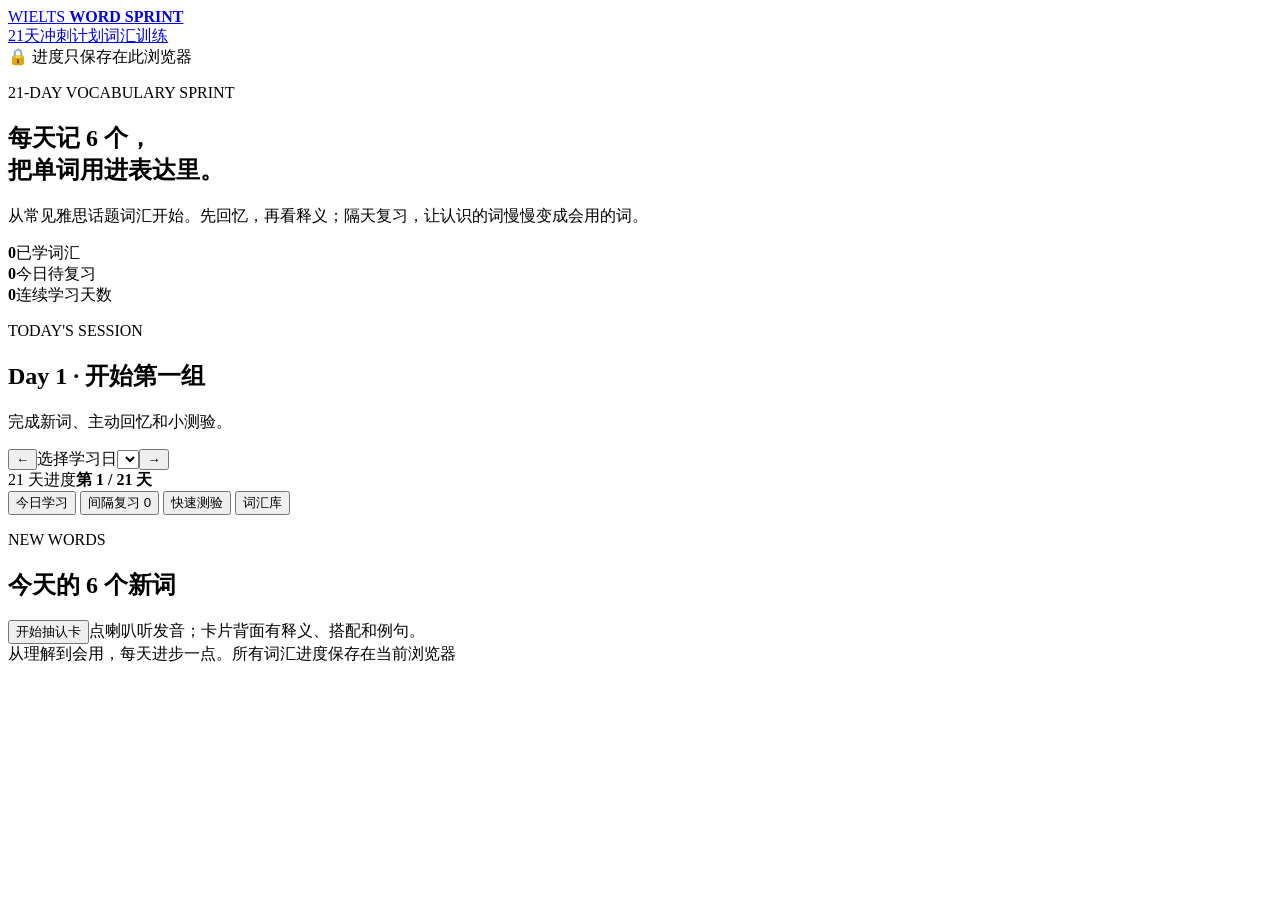
==== vocab.html @ 511d84aa "Add IELTS vocabulary sprint module" ====
<!doctype html>
<html lang="zh-CN">
<head>
  <meta charset="UTF-8">
  <meta name="viewport" content="width=device-width,initial-scale=1">
  <meta name="theme-color" content="#f7f8fa">
  <meta name="description" content="适合四级基础的雅思21天词汇训练：抽认卡、听音、例句、测验与间隔复习。">
  <title>IELTS Word Sprint · 雅思词汇练习</title>
  <link rel="stylesheet" href="./vocab.css">
</head>
<body>
  <div class="shell">
    <header class="topbar">
      <a class="brand" href="./index.html"><span class="brand-mark">W</span><span>IELTS <b>WORD SPRINT</b></span></a>
      <nav class="top-links" aria-label="网站导航"><a href="./index.html">21天冲刺计划</a><a class="active" href="./vocab.html" aria-current="page">词汇训练</a></nav>
      <span class="privacy">🔒 进度只保存在此浏览器</span>
    </header>

    <main>
      <section class="hero">
        <div><p class="eyebrow">21-DAY VOCABULARY SPRINT</p><h1>每天记 6 个，<br>把单词用进表达里。</h1><p class="hero-copy">从常见雅思话题词汇开始。先回忆，再看释义；隔天复习，让认识的词慢慢变成会用的词。</p></div>
        <div class="hero-stats"><div><strong id="learned-count">0</strong><span>已学词汇</span></div><div><strong id="due-count">0</strong><span>今日待复习</span></div><div><strong id="streak-count">0</strong><span>连续学习天数</span></div></div>
      </section>

      <section class="day-strip panel">
        <div><p class="eyebrow">TODAY'S SESSION</p><h2 id="day-title">Day 1 · 开始第一组</h2><p id="day-subtitle">完成新词、主动回忆和小测验。</p></div>
        <div class="day-controls"><button id="prev-day" class="icon-btn" aria-label="前一天">←</button><label class="sr-only" for="day-select">选择学习日</label><select id="day-select"></select><button id="next-day" class="icon-btn" aria-label="后一天">→</button></div>
      </section>

      <section class="progress-panel panel" aria-label="21天学习进度"><div class="progress-head"><span>21 天进度</span><strong id="plan-progress-label">第 1 / 21 天</strong></div><div class="progress-track"><span id="plan-progress-bar"></span></div><div class="progress-days" id="progress-days"></div></section>

      <div class="tabs" role="tablist" aria-label="词汇练习模式">
        <button class="tab active" role="tab" aria-selected="true" data-view="learn">今日学习</button>
        <button class="tab" role="tab" aria-selected="false" data-view="review">间隔复习 <span id="review-tab-count" class="count-pill">0</span></button>
        <button class="tab" role="tab" aria-selected="false" data-view="quiz">快速测验</button>
        <button class="tab" role="tab" aria-selected="false" data-view="library">词汇库</button>
      </div>

      <section id="learn-view" class="view active-view">
        <div class="section-heading"><div><p class="eyebrow">NEW WORDS</p><h2>今天的 6 个新词</h2></div><span id="new-word-topic" class="topic-pill"></span></div>
        <div id="flashcard-area" class="flashcard-area"></div>
        <div id="word-grid" class="word-grid"></div>
        <div class="session-actions"><button id="start-cards" class="button primary">开始抽认卡</button><span id="learn-status" class="hint">点喇叭听发音；卡片背面有释义、搭配和例句。</span></div>
      </section>

      <section id="review-view" class="view" hidden>
        <div class="section-heading"><div><p class="eyebrow">SPACED REVIEW</p><h2>到期复习</h2><p>先想意思，再翻答案。按熟悉程度安排下一次复习。</p></div><button id="start-review" class="button primary">开始复习</button></div>
        <div id="review-empty" class="empty-state" hidden>今天没有到期词汇。学完新词后，它们会自动进入复习队列。</div>
        <div id="review-cards" class="word-grid"></div>
      </section>

      <section id="quiz-view" class="view" hidden>
        <div class="section-heading"><div><p class="eyebrow">QUICK CHECK</p><h2>快速测验</h2><p>从今天的新词和待复习词中随机抽题。</p></div><button id="new-quiz" class="button primary">开始 5 题</button></div>
        <div id="quiz-area" class="quiz-area"><div class="empty-state">准备好后点击“开始 5 题”。</div></div>
      </section>

      <section id="library-view" class="view" hidden>
        <div class="section-heading"><div><p class="eyebrow">WORD BANK</p><h2>词汇库</h2><p><span id="library-count">120</span> 个常见话题词，支持搜索和筛选。</p></div></div>
        <div class="library-tools"><label class="search-box"><span aria-hidden="true">⌕</span><input id="word-search" type="search" placeholder="搜索英文、中文或话题" autocomplete="off"></label><label class="sr-only" for="topic-filter">筛选话题</label><select id="topic-filter"><option value="all">全部话题</option></select></div>
        <div id="library-list" class="library-list"></div>
      </section>

      <footer class="footer"><span>从理解到会用，每天进步一点。</span><span>所有词汇进度保存在当前浏览器</span></footer>
    </main>
  </div>
  <div id="toast" class="toast" role="status" aria-live="polite"></div>
  <script type="module" src="./vocab.js"></script>
</body>
</html>
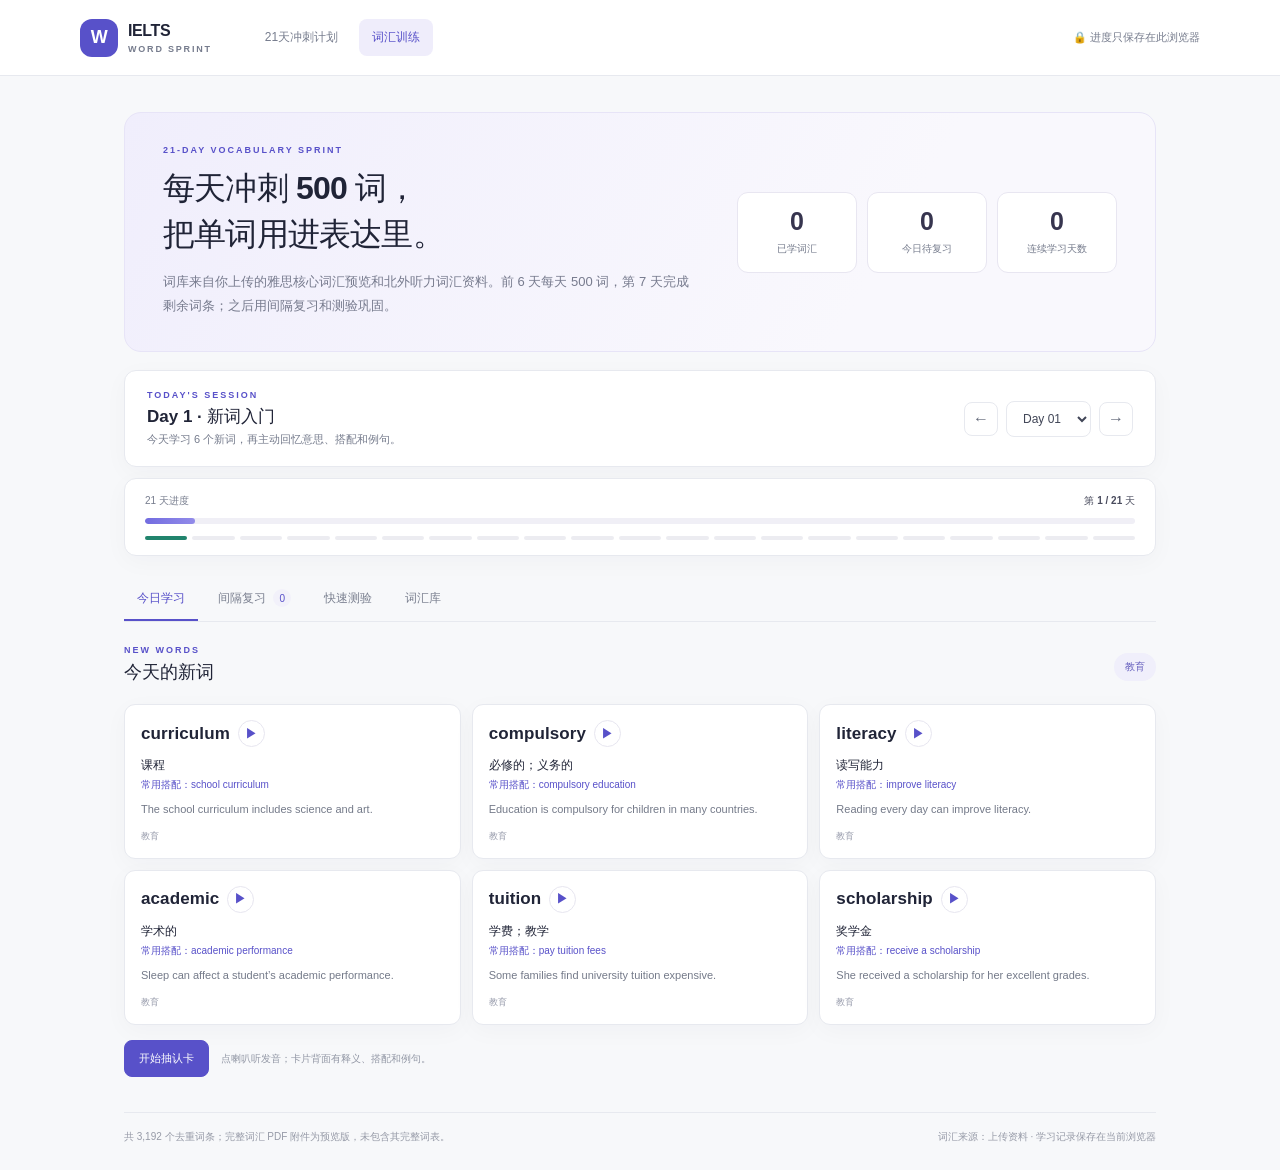
==== commit eee5a674: "Import IELTS vocabulary and set 500 daily target" ====
--- a/vocab.html
+++ b/vocab.html
@@ -18,7 +18,7 @@
 
     <main>
       <section class="hero">
-        <div><p class="eyebrow">21-DAY VOCABULARY SPRINT</p><h1>每天记 6 个，<br>把单词用进表达里。</h1><p class="hero-copy">从常见雅思话题词汇开始。先回忆，再看释义；隔天复习，让认识的词慢慢变成会用的词。</p></div>
+        <div><p class="eyebrow">21-DAY VOCABULARY SPRINT</p><h1>每天冲刺 500 词，<br>把单词用进表达里。</h1><p class="hero-copy">词库来自你上传的雅思核心词汇预览和北外听力词汇资料。前 6 天每天 500 词，第 7 天完成剩余词条；之后用间隔复习和测验巩固。</p></div>
         <div class="hero-stats"><div><strong id="learned-count">0</strong><span>已学词汇</span></div><div><strong id="due-count">0</strong><span>今日待复习</span></div><div><strong id="streak-count">0</strong><span>连续学习天数</span></div></div>
       </section>
 
@@ -37,7 +37,7 @@
       </div>
 
       <section id="learn-view" class="view active-view">
-        <div class="section-heading"><div><p class="eyebrow">NEW WORDS</p><h2>今天的 6 个新词</h2></div><span id="new-word-topic" class="topic-pill"></span></div>
+        <div class="section-heading"><div><p class="eyebrow">NEW WORDS</p><h2 id="new-words-heading">今天的新词</h2></div><span id="new-word-topic" class="topic-pill"></span></div>
         <div id="flashcard-area" class="flashcard-area"></div>
         <div id="word-grid" class="word-grid"></div>
         <div class="session-actions"><button id="start-cards" class="button primary">开始抽认卡</button><span id="learn-status" class="hint">点喇叭听发音；卡片背面有释义、搭配和例句。</span></div>
@@ -55,12 +55,13 @@
       </section>
 
       <section id="library-view" class="view" hidden>
-        <div class="section-heading"><div><p class="eyebrow">WORD BANK</p><h2>词汇库</h2><p><span id="library-count">120</span> 个常见话题词，支持搜索和筛选。</p></div></div>
+        <div class="section-heading"><div><p class="eyebrow">WORD BANK</p><h2>词汇库</h2><p>找到 <span id="library-count">0</span> 个词条；输入关键词搜索全部词库。</p></div></div>
         <div class="library-tools"><label class="search-box"><span aria-hidden="true">⌕</span><input id="word-search" type="search" placeholder="搜索英文、中文或话题" autocomplete="off"></label><label class="sr-only" for="topic-filter">筛选话题</label><select id="topic-filter"><option value="all">全部话题</option></select></div>
         <div id="library-list" class="library-list"></div>
+        <div class="load-more-wrap"><button id="library-more" class="button" hidden>加载更多词条</button></div>
       </section>
 
-      <footer class="footer"><span>从理解到会用，每天进步一点。</span><span>所有词汇进度保存在当前浏览器</span></footer>
+      <footer class="footer"><span>共 3,192 个去重词条；完整词汇 PDF 附件为预览版，未包含其完整词表。</span><span>词汇来源：上传资料 · 学习记录保存在当前浏览器</span></footer>
     </main>
   </div>
   <div id="toast" class="toast" role="status" aria-live="polite"></div>
--- a/vocab.css
+++ b/vocab.css
@@ -0,0 +1,3 @@
+:root{font-family:Inter,-apple-system,BlinkMacSystemFont,"Segoe UI","PingFang SC","Microsoft YaHei",sans-serif;color:#202437;background:#f7f8fa;font-synthesis:none;--ink:#202437;--muted:#767c8d;--line:#e7e9ef;--purple:#5851c9;--soft:#efedfb;--green:#21846d;--orange:#dd9868;--white:#fff;--shadow:0 6px 24px #22243a08}*{box-sizing:border-box}body{margin:0}button,input,select{font:inherit}button,a,input,select{-webkit-tap-highlight-color:transparent}button{cursor:pointer}button:focus-visible,a:focus-visible,input:focus-visible,select:focus-visible{outline:3px solid #bcb7f4;outline-offset:2px}a{color:inherit;text-decoration:none}a:hover{text-decoration:underline}.shell{min-height:100vh}.topbar{height:76px;padding:0 max(24px,calc((100vw - 1120px)/2));display:flex;align-items:center;gap:40px;background:#fff;border-bottom:1px solid var(--line)}.brand{display:flex;align-items:center;gap:10px;font-weight:750;letter-spacing:-.4px;white-space:nowrap}.brand b{display:block;font-size:9px;letter-spacing:1.8px;color:var(--muted);font-weight:600;margin-top:4px}.brand-mark{width:38px;height:38px;border-radius:12px;display:grid;place-items:center;background:var(--purple);color:#fff;font-weight:750;font-size:18px}.top-links{display:flex;gap:8px;align-items:center}.top-links a{padding:10px 13px;border-radius:8px;font-size:12px;color:var(--muted)}.top-links a.active{background:var(--soft);color:var(--purple);font-weight:650}.privacy{margin-left:auto;color:var(--muted);font-size:11px}main{max-width:1080px;margin:0 auto;padding:36px 24px 26px}.hero{position:relative;display:grid;grid-template-columns:1fr 380px;gap:36px;align-items:center;padding:32px 38px;border:1px solid #e7e4f7;border-radius:17px;background:linear-gradient(120deg,#f0eefc,#f9f8fd 72%);overflow:hidden}.eyebrow{font-size:9px;font-weight:700;letter-spacing:2px;color:var(--purple);margin:0 0 10px}.hero h1{font-size:32px;line-height:1.45;letter-spacing:-.8px;margin:0 0 12px}.hero-copy{max-width:530px;color:#777b8e;font-size:13px;line-height:1.9;margin:0}.hero-stats{display:grid;grid-template-columns:repeat(3,1fr);gap:10px}.hero-stats div{display:grid;gap:8px;background:#fff;border:1px solid #e8e6f1;border-radius:11px;padding:16px 12px;text-align:center}.hero-stats strong{font-size:25px;line-height:1;color:#37354f}.hero-stats span{font-size:10px;color:var(--muted)}.panel{background:#fff;border:1px solid var(--line);border-radius:12px;padding:19px 22px;box-shadow:var(--shadow)}.day-strip{display:flex;justify-content:space-between;align-items:center;gap:16px;margin:18px 0 11px}.day-strip .eyebrow{margin-bottom:5px}.day-strip h2{font-size:17px;margin:0 0 4px}.day-strip p:not(.eyebrow){font-size:11px;color:var(--muted);margin:0}.day-controls{display:flex;align-items:center;gap:8px}.icon-btn{width:34px;height:34px;border-radius:8px;border:1px solid var(--line);background:#fff;color:#656b7b}.icon-btn:hover{border-color:#c8c4eb;color:var(--purple)}select{border:1px solid var(--line);border-radius:8px;padding:9px 12px;background:#fff;color:#414657;font-size:12px}.progress-panel{padding:15px 20px}.progress-head{display:flex;justify-content:space-between;font-size:10px;color:var(--muted)}.progress-head strong{color:#494b5d}.progress-track{height:6px;border-radius:8px;background:#f0eff6;overflow:hidden;margin:10px 0 12px}.progress-track span{display:block;height:100%;border-radius:inherit;background:linear-gradient(90deg,#726ce0,#928be9);transition:width .25s}.progress-days{display:grid;grid-template-columns:repeat(21,1fr);gap:5px}.progress-days i{height:4px;background:#ececf1;border-radius:4px}.progress-days i.done{background:var(--green)}.tabs{display:flex;gap:7px;border-bottom:1px solid var(--line);margin-top:22px}.tab{border:0;border-bottom:2px solid transparent;background:transparent;color:#7b8090;font-size:12px;padding:11px 13px 12px}.tab.active{color:var(--purple);font-weight:650;border-bottom-color:var(--purple)}.count-pill{display:inline-grid;place-items:center;margin-left:4px;min-width:18px;height:18px;padding:0 5px;border-radius:10px;background:#f2f1fa;color:var(--purple);font-size:10px}.view{padding:23px 0}.view[hidden]{display:none}.section-heading{display:flex;justify-content:space-between;align-items:center;gap:14px;margin-bottom:15px}.section-heading .eyebrow{margin-bottom:5px}.section-heading h2{font-size:18px;margin:0 0 5px}.section-heading p:not(.eyebrow){font-size:11px;color:var(--muted);margin:0}.topic-pill{font-size:10px;border-radius:20px;padding:7px 11px;background:#f0effb;color:#6862bf}.word-grid{display:grid;grid-template-columns:repeat(3,minmax(0,1fr));gap:11px}.word-card{background:#fff;border:1px solid var(--line);border-radius:11px;padding:15px 16px;box-shadow:var(--shadow);min-width:0}.word-card.learned{background:#fbfdfc;border-color:#d9ebe5}.word-card-head{display:flex;align-items:center;gap:8px}.word-card h3{font-size:17px;letter-spacing:.1px;margin:0}.sound-btn{width:27px;height:27px;display:grid;place-items:center;border:1px solid #e7e6f0;border-radius:50%;background:#fff;color:var(--purple);font-size:13px}.word-card .meaning{font-size:12px;font-weight:600;margin:10px 0 4px}.word-card .collocation{font-size:10px;color:var(--purple);margin:0 0 8px}.word-card .example{font-size:11px;line-height:1.7;color:#747a89;margin:0}.word-card .word-topic{font-size:9px;color:#989cac;margin-top:11px}.session-actions{display:flex;align-items:center;gap:12px;margin-top:15px}.button{border:1px solid var(--line);border-radius:8px;background:#fff;color:#414657;padding:10px 14px;font-size:11px}.button:hover{border-color:#ccc8ed}.button.primary{background:var(--purple);border-color:var(--purple);color:#fff}.button.primary:hover{background:#4943b8}.hint{color:#9297a5;font-size:10px;line-height:1.7}.flashcard-area:empty{display:none}.flashcard{min-height:225px;margin:0 auto 14px;max-width:600px;border:1px solid #e5e2f6;border-radius:15px;background:linear-gradient(135deg,#f6f4ff,#fff);padding:25px;display:flex;flex-direction:column;align-items:center;justify-content:center;text-align:center}.flashcard .front-word{font-size:29px;margin:8px 0 15px}.flashcard .front-topic{font-size:10px;color:var(--muted)}.flashcard .back{margin-top:18px;max-width:480px}.flashcard .back strong{font-size:15px}.flashcard .back p{font-size:12px;line-height:1.8;color:#707586}.flash-actions{display:flex;gap:9px;justify-content:center;flex-wrap:wrap;margin-bottom:20px}.rate-btn{padding:10px 15px;border-radius:8px;border:1px solid var(--line);background:#fff;font-size:11px}.rate-btn.again{color:#b55a52}.rate-btn.hard{color:#af793e}.rate-btn.good{color:var(--green)}.empty-state{padding:35px 20px;text-align:center;background:#fff;border:1px dashed #dadce6;border-radius:12px;color:#858b99;font-size:12px;line-height:1.8}.quiz-area{max-width:650px;margin:0 auto}.quiz-card{padding:24px;background:#fff;border:1px solid var(--line);border-radius:12px;box-shadow:var(--shadow)}.quiz-count{font-size:10px;color:var(--muted)}.quiz-question{font-size:23px;margin:15px 0 6px}.quiz-prompt{font-size:12px;color:var(--muted);margin:0 0 15px}.quiz-options{display:grid;gap:8px}.quiz-option{text-align:left;padding:12px 14px;border-radius:8px;border:1px solid var(--line);background:#fff;font-size:12px;color:#414657}.quiz-option:hover{border-color:#aaa5e5}.quiz-option.correct{border-color:#9bd0bd;background:#f1faf6;color:#236a58}.quiz-option.wrong{border-color:#e5b9ad;background:#fff6f3;color:#a45448}.quiz-feedback{min-height:24px;margin:11px 0 0;font-size:11px;color:#747a89}.quiz-result{text-align:center;padding:32px}.quiz-result strong{font-size:34px;color:var(--purple)}.library-tools{display:flex;gap:10px;margin:15px 0}.search-box{display:flex;align-items:center;gap:8px;border:1px solid var(--line);border-radius:8px;background:#fff;padding:0 12px;flex:1}.search-box span{font-size:20px;color:#969bad}.search-box input{width:100%;border:0;outline:0;padding:10px 0;font-size:12px;background:transparent}.search-box input:focus-visible{outline:0}.library-list{display:grid;gap:7px}.library-row{display:grid;grid-template-columns:minmax(130px,.8fr) minmax(150px,1fr) minmax(230px,1.8fr) auto;align-items:center;gap:12px;padding:12px 14px;background:#fff;border:1px solid var(--line);border-radius:9px}.library-row strong{font-size:13px}.library-row .lib-cn{font-size:11px;color:#555b6b}.library-row .lib-ex{font-size:10px;line-height:1.6;color:#777d8c}.library-row .lib-topic{font-size:9px;color:#8d92a0}.library-row button{width:28px;height:28px;border-radius:50%;border:1px solid var(--line);background:#fff;color:var(--purple)}.toast{position:fixed;bottom:24px;left:50%;transform:translate(-50%,12px);background:#282942;color:#fff;padding:11px 16px;border-radius:8px;font-size:11px;opacity:0;pointer-events:none;transition:.2s;z-index:20}.toast.show{opacity:1;transform:translate(-50%,0)}.footer{display:flex;justify-content:space-between;gap:10px;border-top:1px solid var(--line);padding:17px 0 0;margin-top:12px;color:#969aa7;font-size:10px}.sr-only{position:absolute;width:1px;height:1px;padding:0;margin:-1px;overflow:hidden;clip:rect(0,0,0,0);white-space:nowrap;border:0}.no-results{padding:22px;text-align:center;color:var(--muted);font-size:12px}
+@media(max-width:800px){.topbar{gap:15px}.hero{grid-template-columns:1fr;padding:26px}.hero-stats{max-width:450px}.word-grid{grid-template-columns:repeat(2,minmax(0,1fr))}.library-row{grid-template-columns:minmax(130px,1fr) minmax(150px,1fr) auto}.library-row .lib-ex{grid-column:1/3;grid-row:2}.library-row .lib-topic{grid-column:2;grid-row:1}.library-row button{grid-column:3;grid-row:1/3}}
+@media(max-width:560px){.topbar{height:auto;min-height:66px;padding:10px 16px;flex-wrap:wrap;gap:6px 14px}.brand{font-size:13px}.brand-mark{width:32px;height:32px}.top-links{order:3;width:100%;justify-content:center;border-top:1px solid var(--line);padding-top:5px}.privacy{font-size:9px}main{padding:18px 14px}.hero{padding:22px 19px;gap:20px}.hero h1{font-size:26px}.hero-copy{font-size:12px}.hero-stats{gap:6px}.hero-stats div{padding:13px 6px}.hero-stats strong{font-size:21px}.day-strip{padding:15px;align-items:flex-start}.day-strip h2{font-size:14px}.day-controls{gap:4px}.day-controls select{max-width:95px;padding:8px}.tabs{overflow:auto;gap:0}.tab{font-size:10px;padding:10px 9px;white-space:nowrap}.word-grid{grid-template-columns:1fr}.section-heading{align-items:flex-start}.session-actions{align-items:flex-start;flex-direction:column;gap:7px}.library-tools{flex-direction:column}.library-row{grid-template-columns:1fr auto;gap:5px 10px}.library-row .lib-cn{grid-column:1}.library-row .lib-ex{grid-column:1/3;grid-row:auto}.library-row .lib-topic{grid-column:1}.library-row button{grid-column:2;grid-row:1/3}.footer{flex-direction:column}}
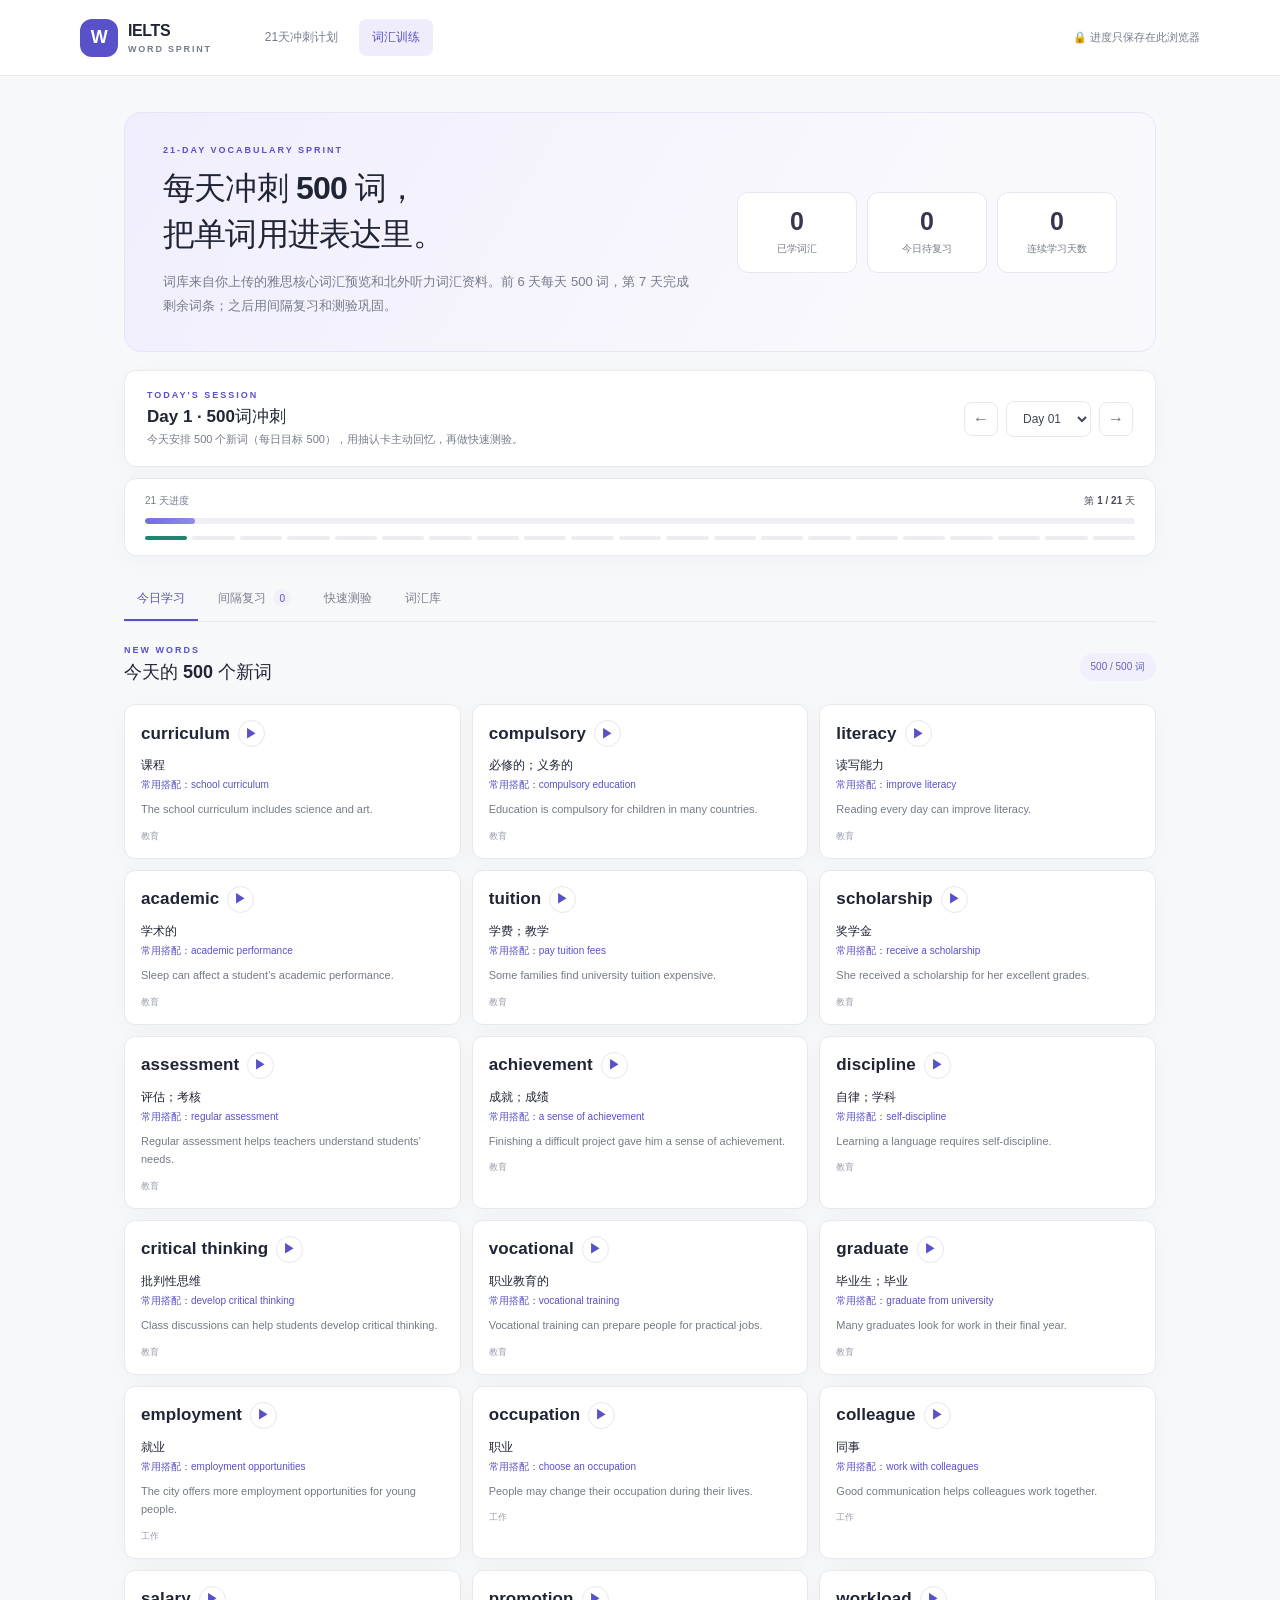
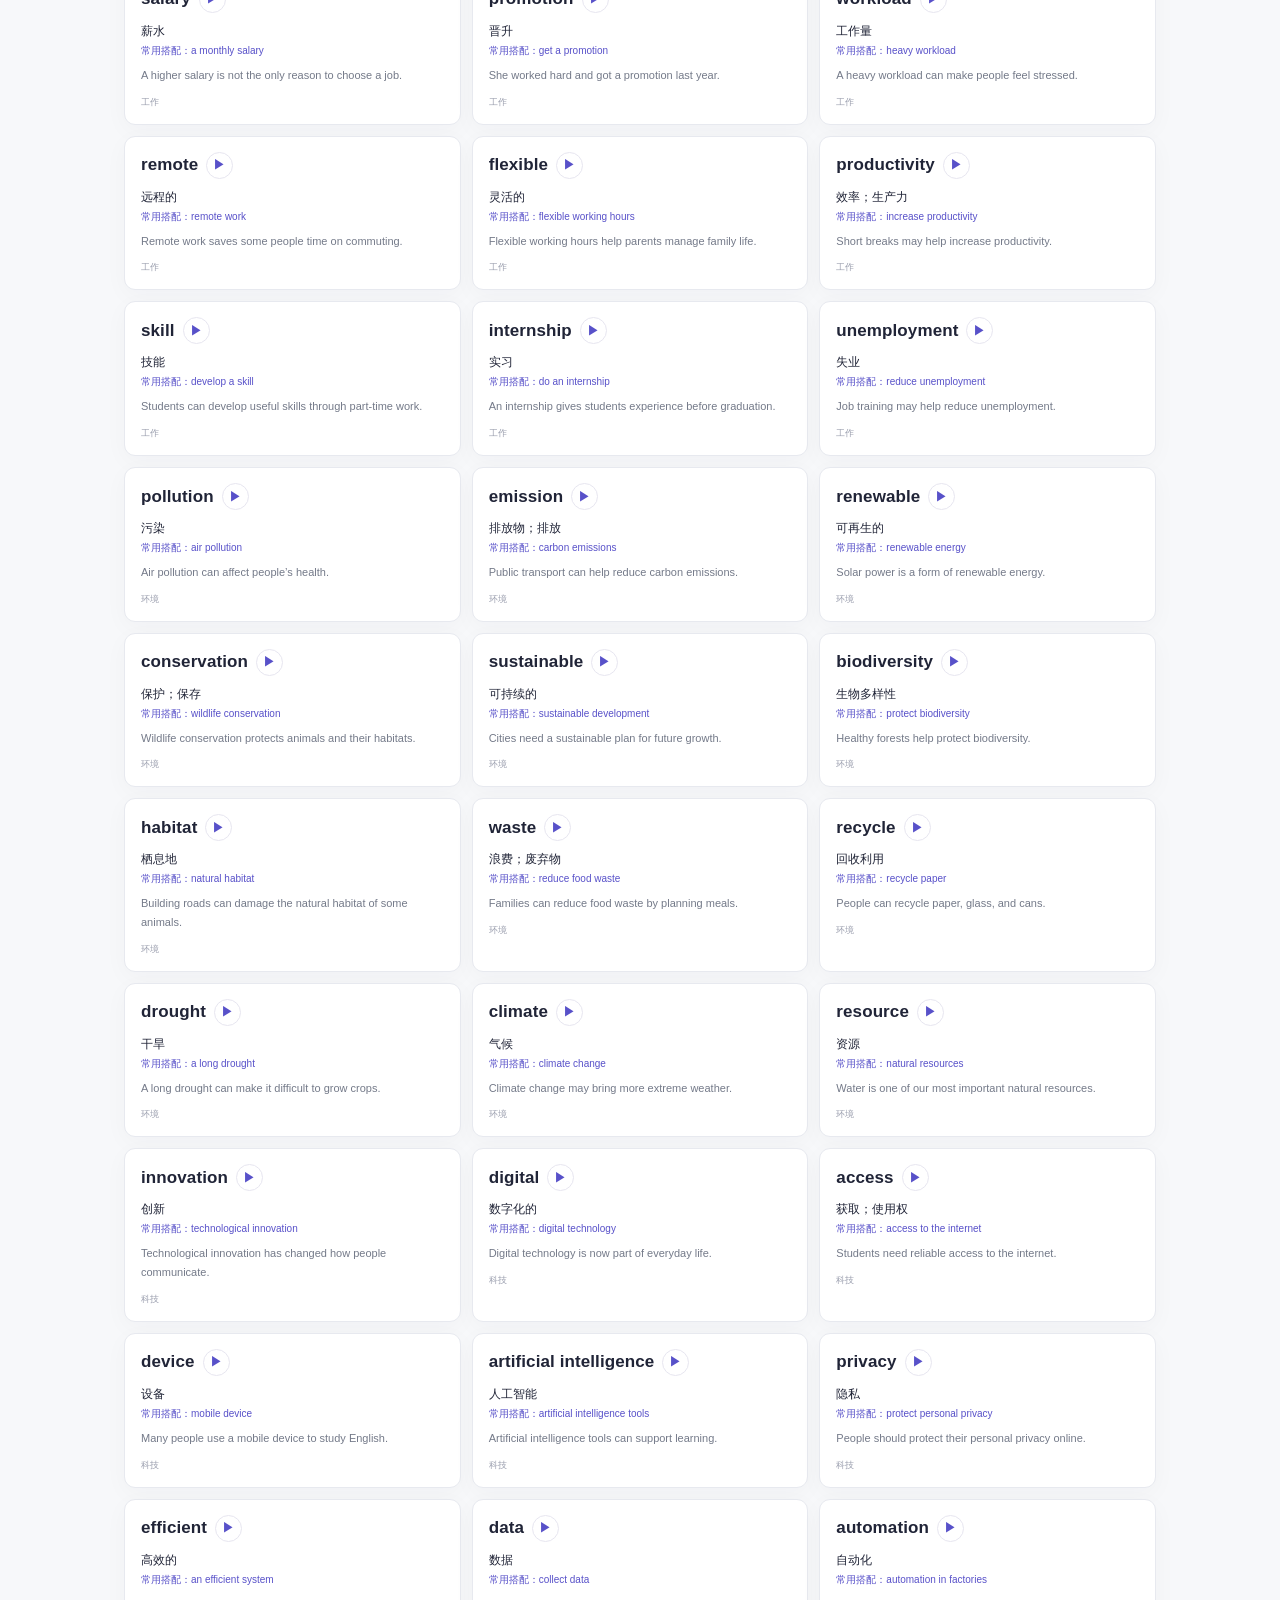
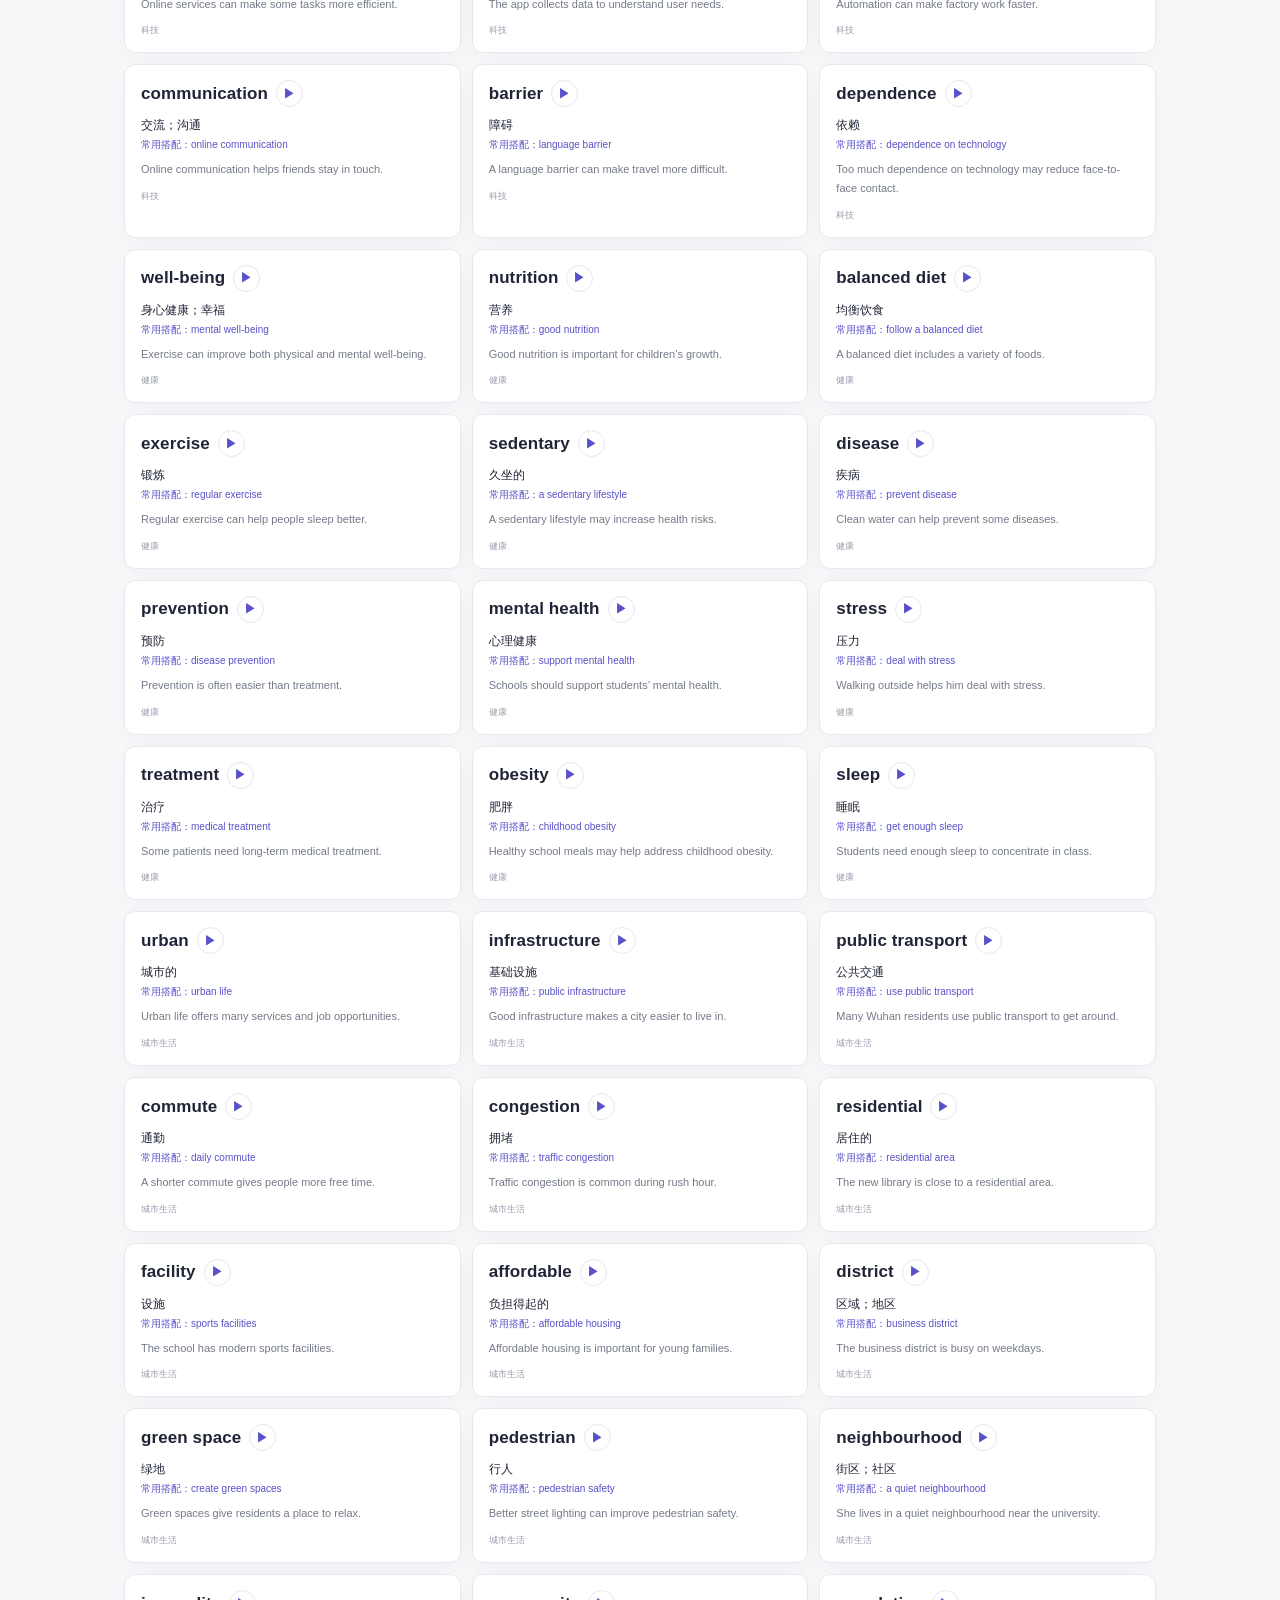
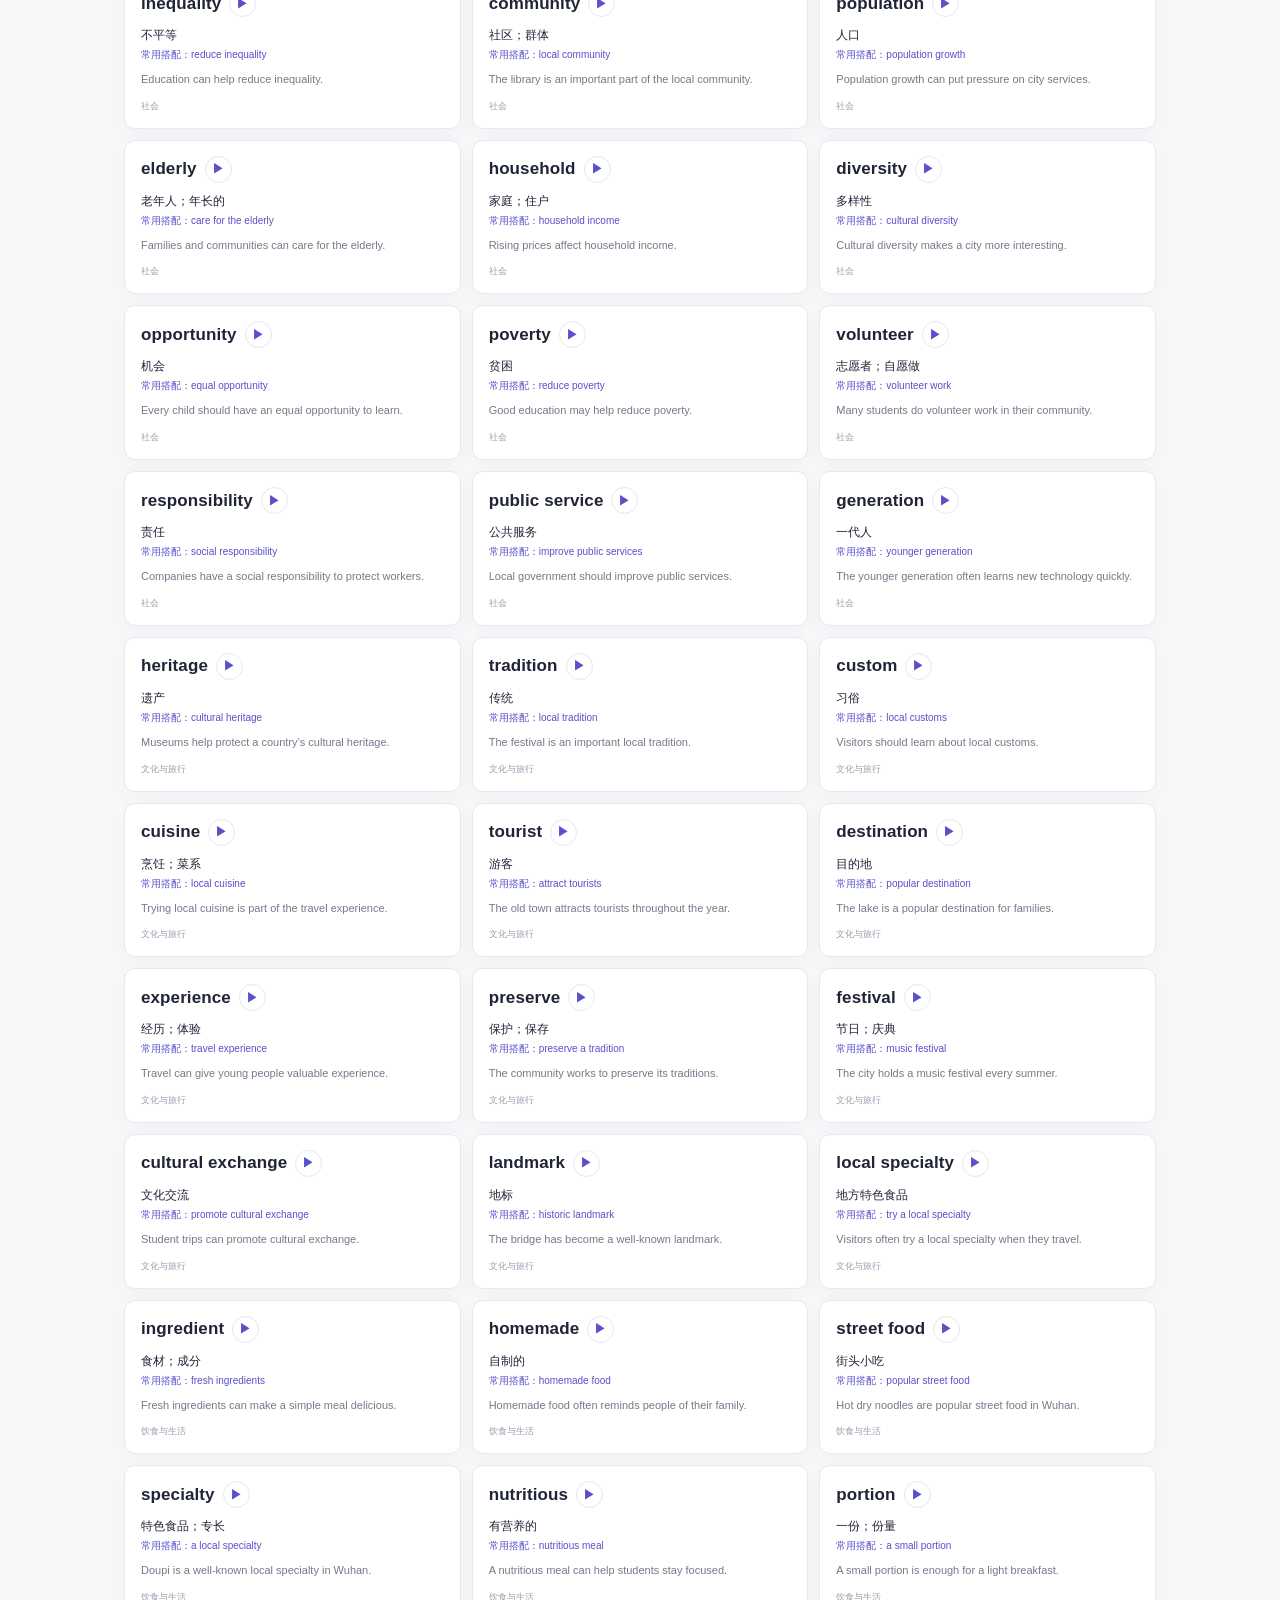
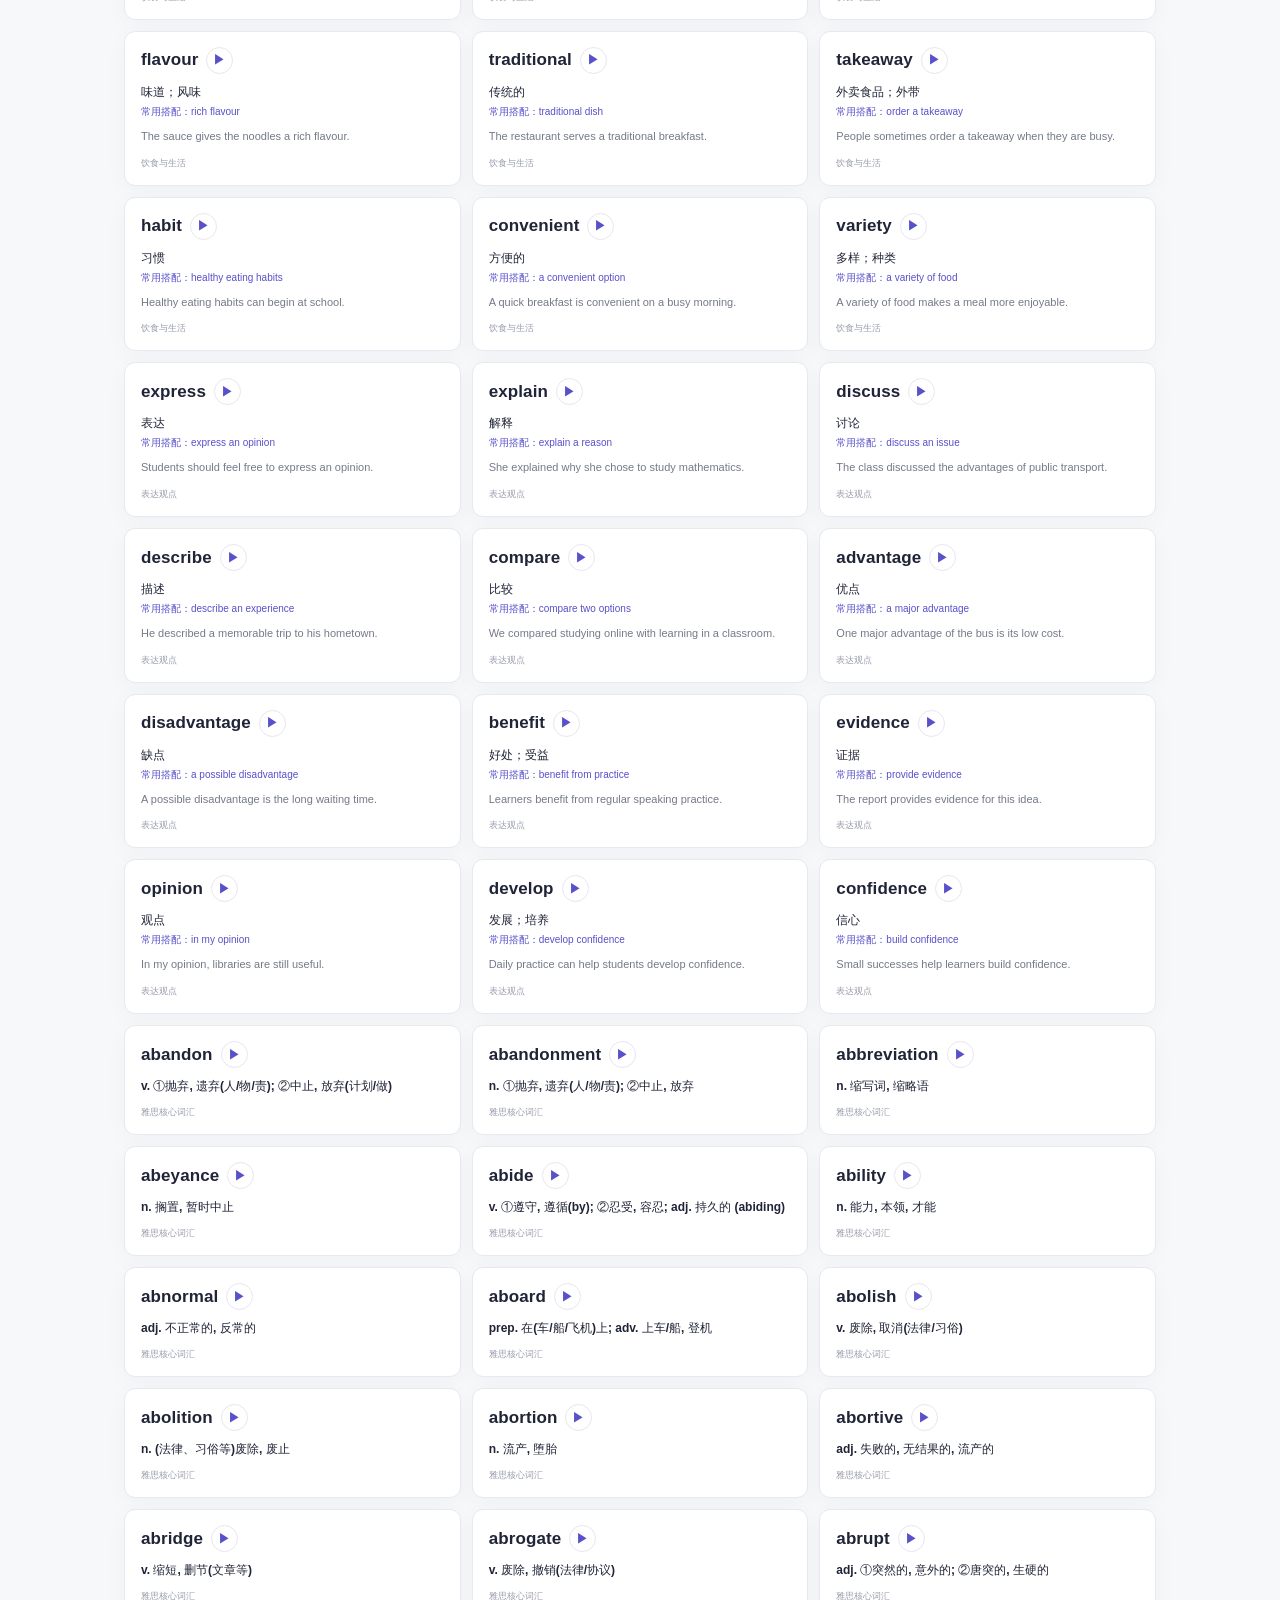
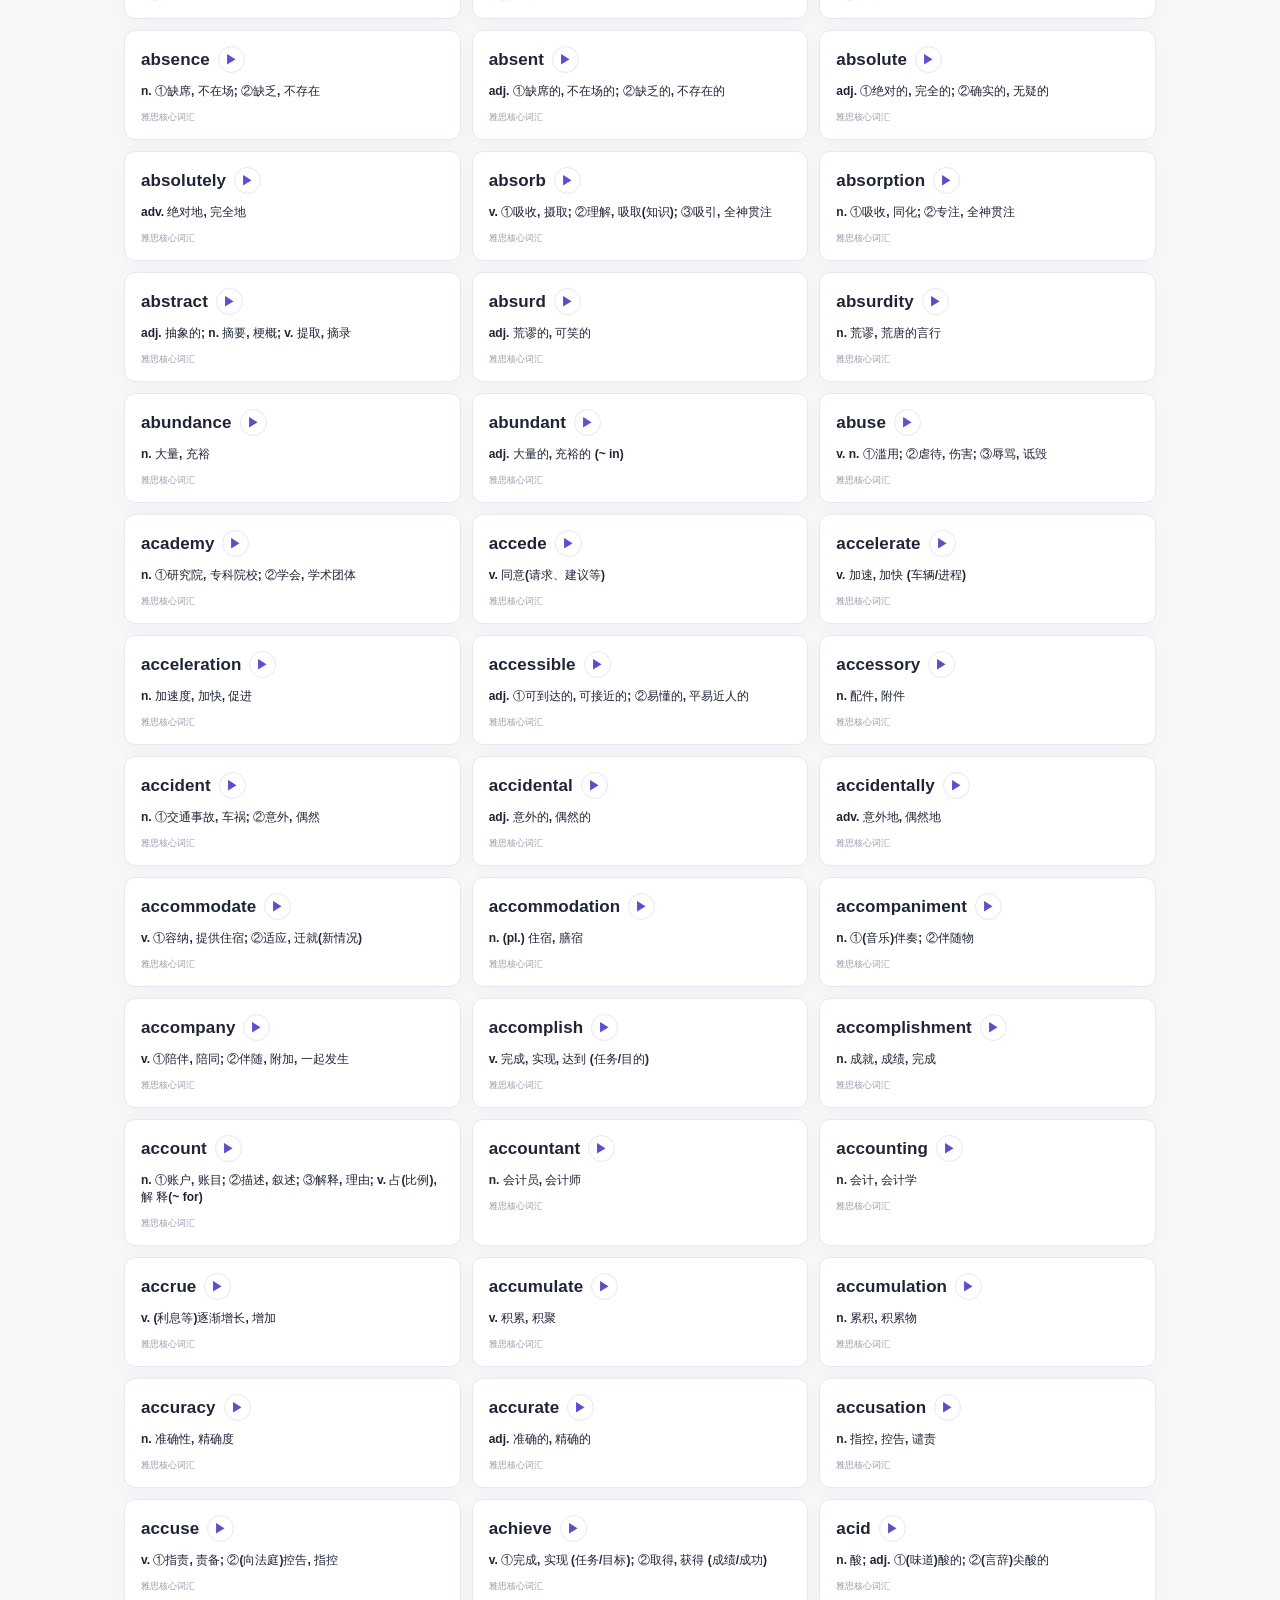
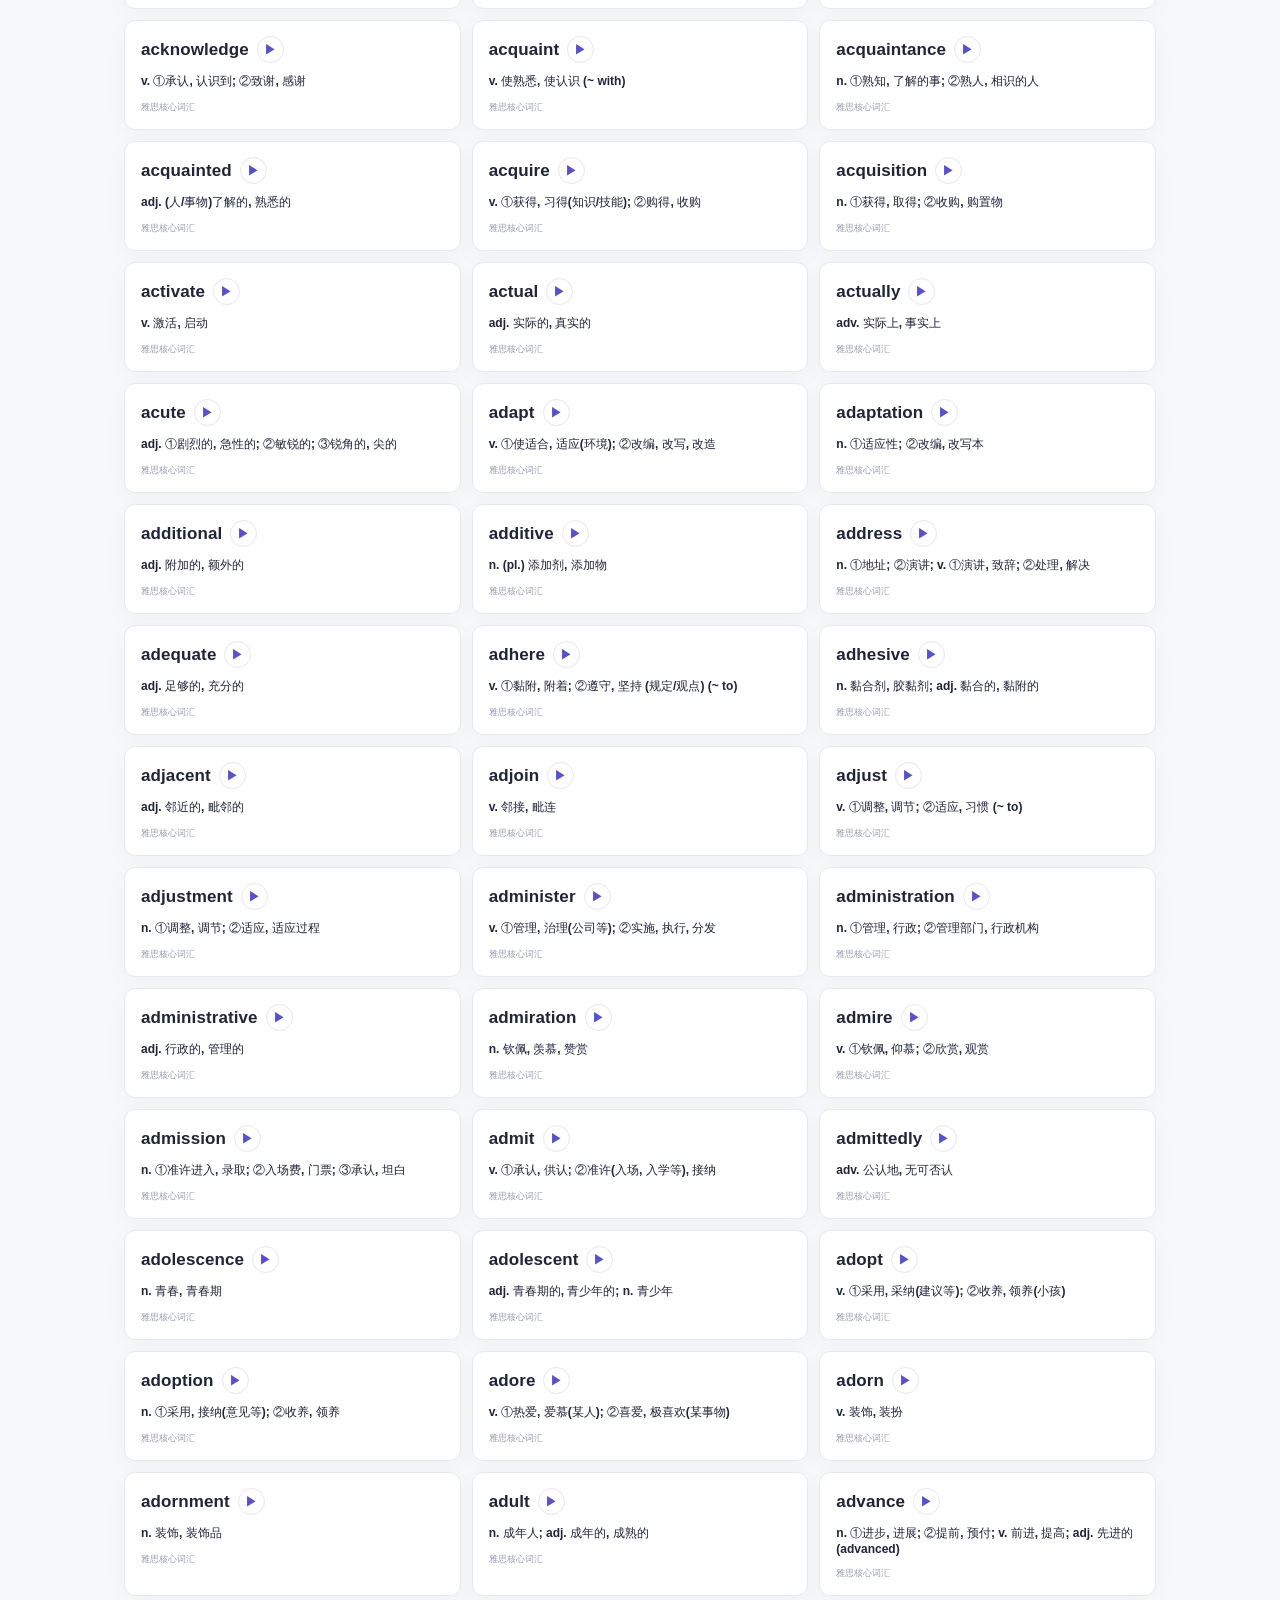
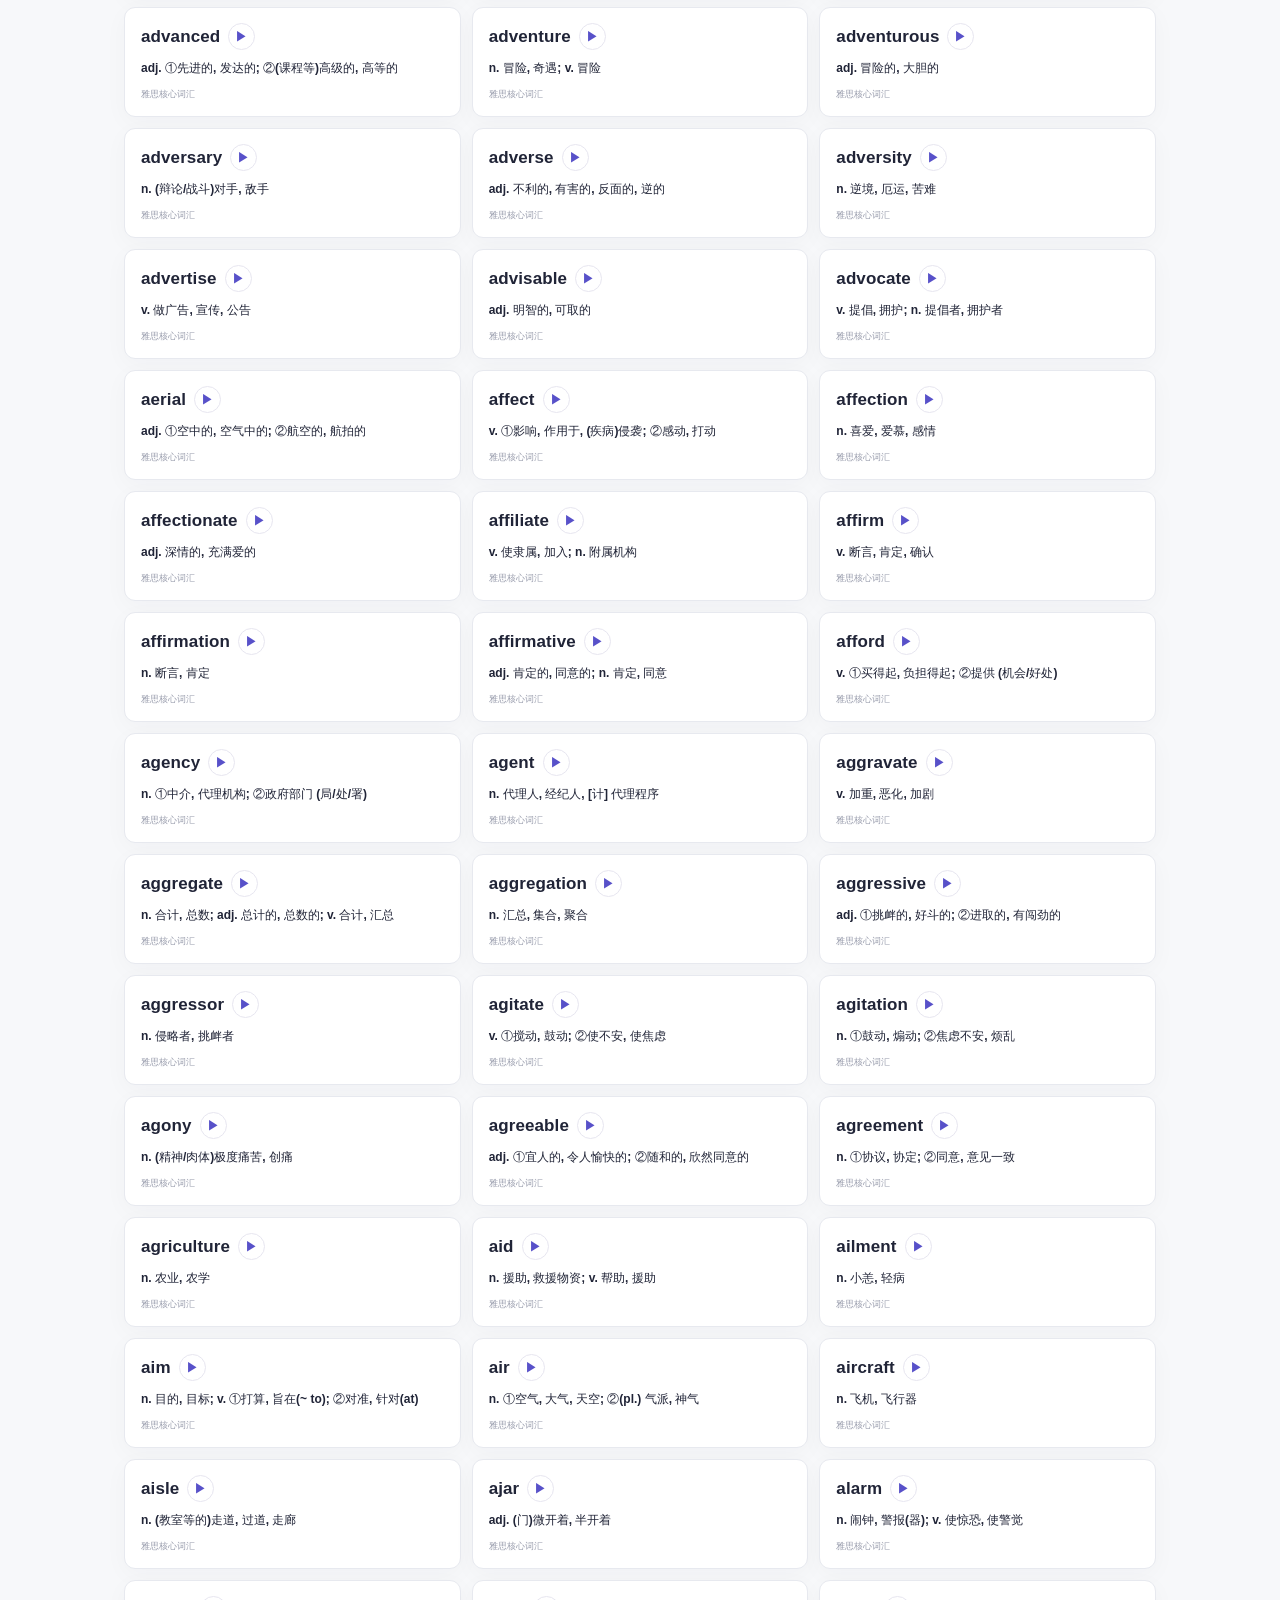
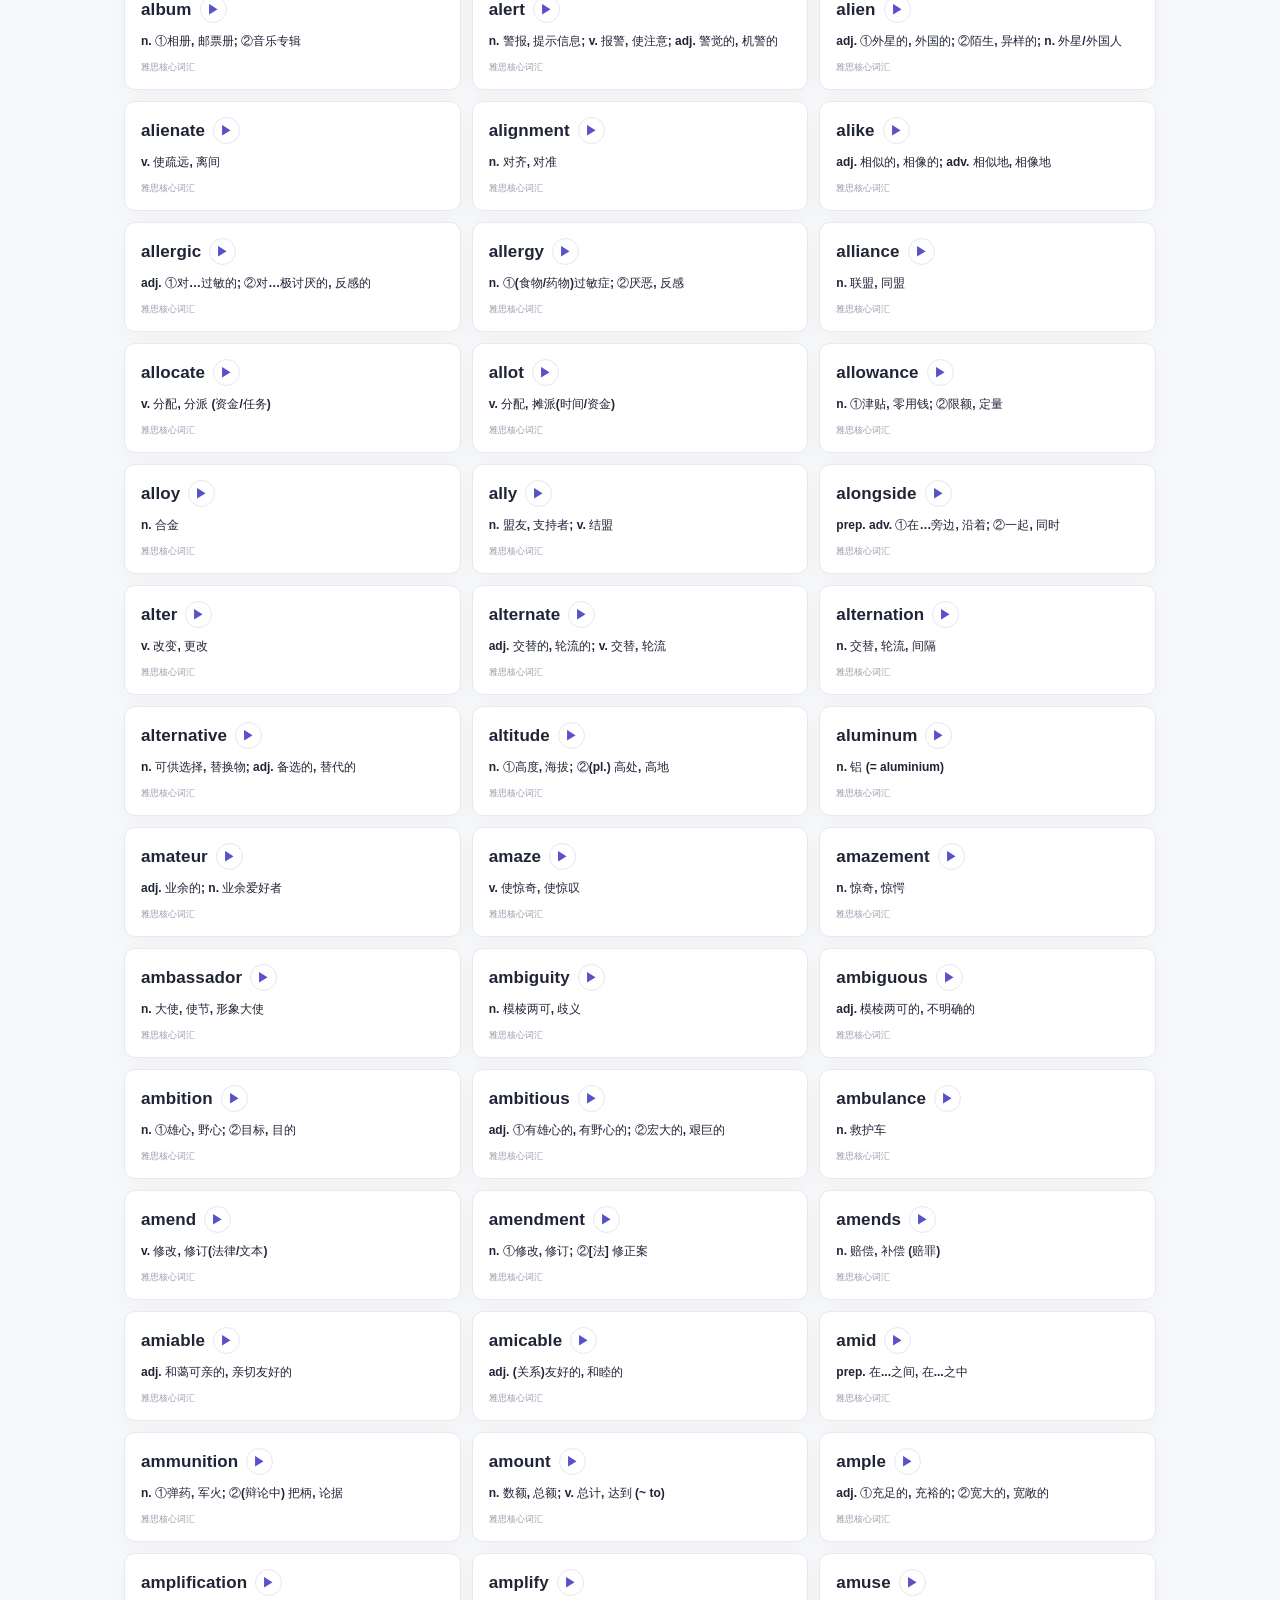
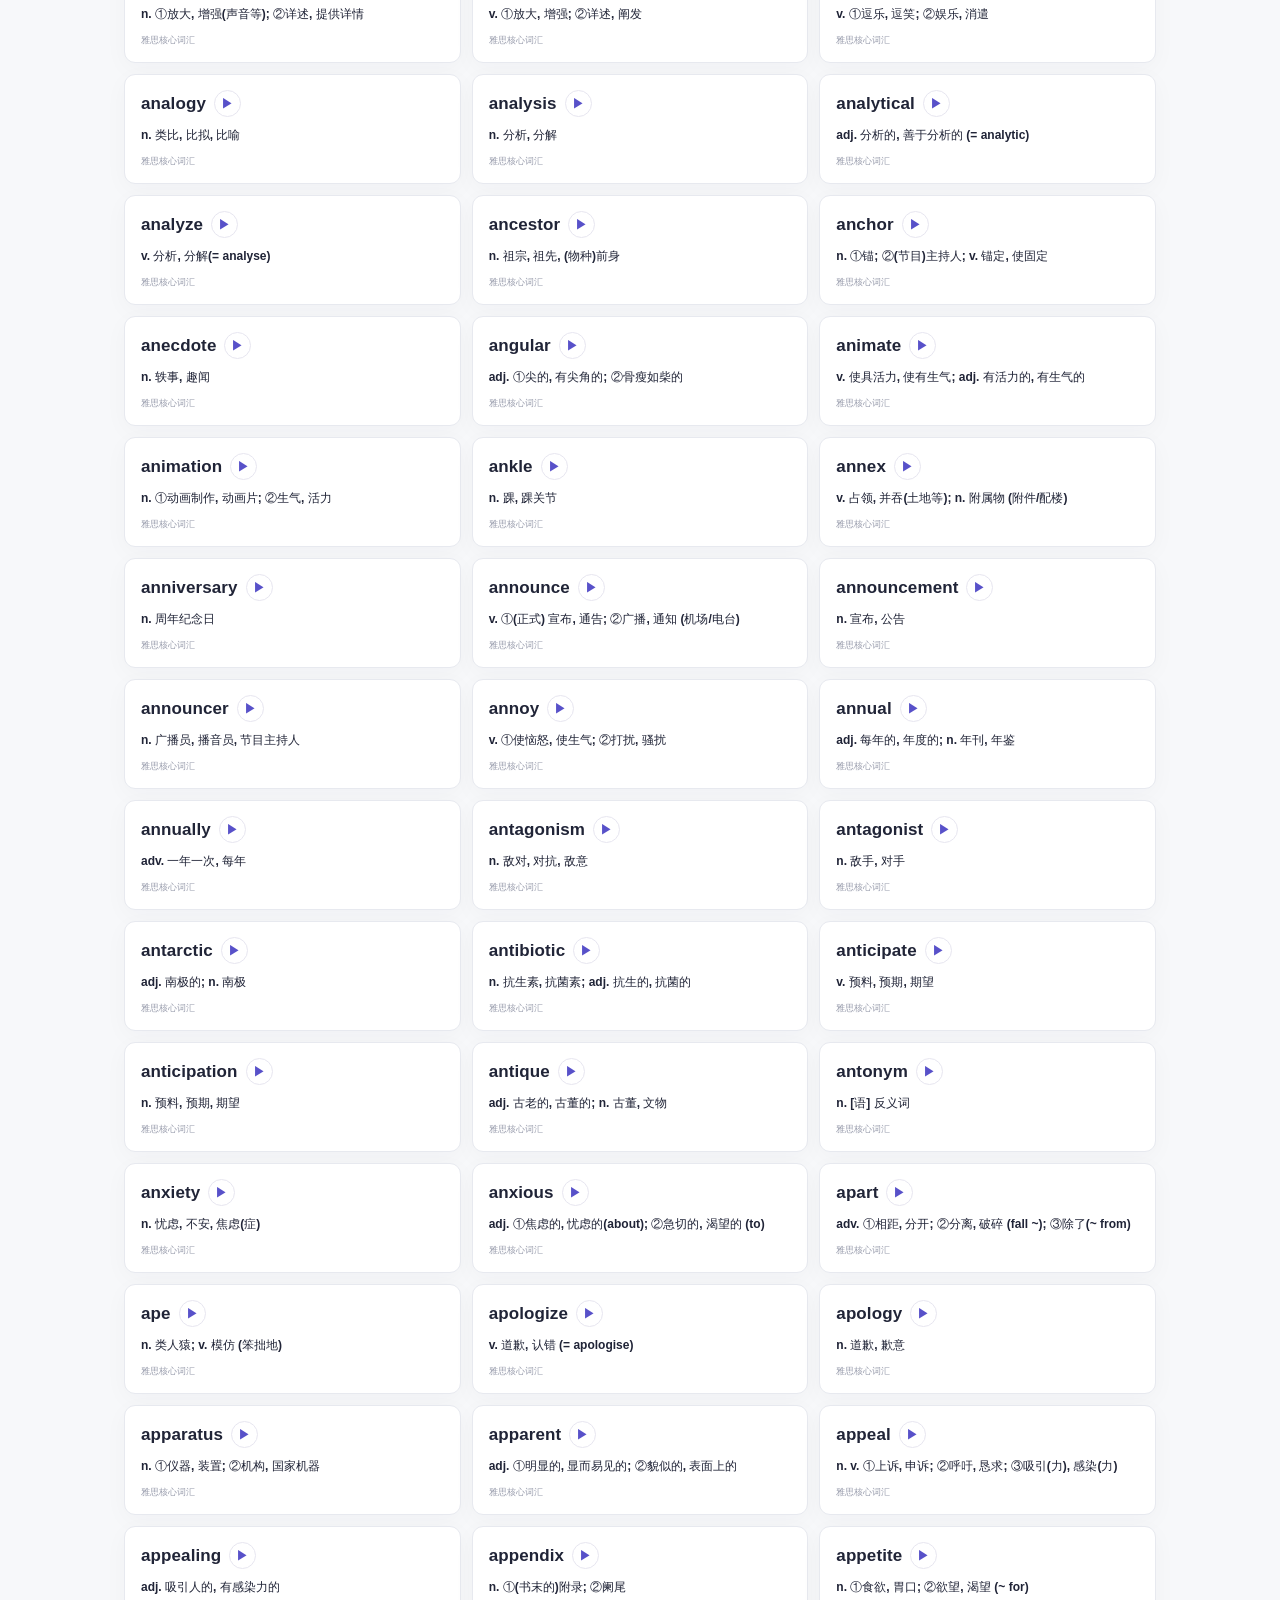
==== commit 7567d671: "Refresh vocabulary app assets" ====
--- a/vocab.html
+++ b/vocab.html
@@ -65,6 +65,6 @@
     </main>
   </div>
   <div id="toast" class="toast" role="status" aria-live="polite"></div>
-  <script type="module" src="./vocab.js"></script>
+  <script type="module" src="./vocab.js?v=20261112a"></script>
 </body>
 </html>
--- a/vocab.css
+++ b/vocab.css
@@ -1,3 +1,4 @@
 :root{font-family:Inter,-apple-system,BlinkMacSystemFont,"Segoe UI","PingFang SC","Microsoft YaHei",sans-serif;color:#202437;background:#f7f8fa;font-synthesis:none;--ink:#202437;--muted:#767c8d;--line:#e7e9ef;--purple:#5851c9;--soft:#efedfb;--green:#21846d;--orange:#dd9868;--white:#fff;--shadow:0 6px 24px #22243a08}*{box-sizing:border-box}body{margin:0}button,input,select{font:inherit}button,a,input,select{-webkit-tap-highlight-color:transparent}button{cursor:pointer}button:focus-visible,a:focus-visible,input:focus-visible,select:focus-visible{outline:3px solid #bcb7f4;outline-offset:2px}a{color:inherit;text-decoration:none}a:hover{text-decoration:underline}.shell{min-height:100vh}.topbar{height:76px;padding:0 max(24px,calc((100vw - 1120px)/2));display:flex;align-items:center;gap:40px;background:#fff;border-bottom:1px solid var(--line)}.brand{display:flex;align-items:center;gap:10px;font-weight:750;letter-spacing:-.4px;white-space:nowrap}.brand b{display:block;font-size:9px;letter-spacing:1.8px;color:var(--muted);font-weight:600;margin-top:4px}.brand-mark{width:38px;height:38px;border-radius:12px;display:grid;place-items:center;background:var(--purple);color:#fff;font-weight:750;font-size:18px}.top-links{display:flex;gap:8px;align-items:center}.top-links a{padding:10px 13px;border-radius:8px;font-size:12px;color:var(--muted)}.top-links a.active{background:var(--soft);color:var(--purple);font-weight:650}.privacy{margin-left:auto;color:var(--muted);font-size:11px}main{max-width:1080px;margin:0 auto;padding:36px 24px 26px}.hero{position:relative;display:grid;grid-template-columns:1fr 380px;gap:36px;align-items:center;padding:32px 38px;border:1px solid #e7e4f7;border-radius:17px;background:linear-gradient(120deg,#f0eefc,#f9f8fd 72%);overflow:hidden}.eyebrow{font-size:9px;font-weight:700;letter-spacing:2px;color:var(--purple);margin:0 0 10px}.hero h1{font-size:32px;line-height:1.45;letter-spacing:-.8px;margin:0 0 12px}.hero-copy{max-width:530px;color:#777b8e;font-size:13px;line-height:1.9;margin:0}.hero-stats{display:grid;grid-template-columns:repeat(3,1fr);gap:10px}.hero-stats div{display:grid;gap:8px;background:#fff;border:1px solid #e8e6f1;border-radius:11px;padding:16px 12px;text-align:center}.hero-stats strong{font-size:25px;line-height:1;color:#37354f}.hero-stats span{font-size:10px;color:var(--muted)}.panel{background:#fff;border:1px solid var(--line);border-radius:12px;padding:19px 22px;box-shadow:var(--shadow)}.day-strip{display:flex;justify-content:space-between;align-items:center;gap:16px;margin:18px 0 11px}.day-strip .eyebrow{margin-bottom:5px}.day-strip h2{font-size:17px;margin:0 0 4px}.day-strip p:not(.eyebrow){font-size:11px;color:var(--muted);margin:0}.day-controls{display:flex;align-items:center;gap:8px}.icon-btn{width:34px;height:34px;border-radius:8px;border:1px solid var(--line);background:#fff;color:#656b7b}.icon-btn:hover{border-color:#c8c4eb;color:var(--purple)}select{border:1px solid var(--line);border-radius:8px;padding:9px 12px;background:#fff;color:#414657;font-size:12px}.progress-panel{padding:15px 20px}.progress-head{display:flex;justify-content:space-between;font-size:10px;color:var(--muted)}.progress-head strong{color:#494b5d}.progress-track{height:6px;border-radius:8px;background:#f0eff6;overflow:hidden;margin:10px 0 12px}.progress-track span{display:block;height:100%;border-radius:inherit;background:linear-gradient(90deg,#726ce0,#928be9);transition:width .25s}.progress-days{display:grid;grid-template-columns:repeat(21,1fr);gap:5px}.progress-days i{height:4px;background:#ececf1;border-radius:4px}.progress-days i.done{background:var(--green)}.tabs{display:flex;gap:7px;border-bottom:1px solid var(--line);margin-top:22px}.tab{border:0;border-bottom:2px solid transparent;background:transparent;color:#7b8090;font-size:12px;padding:11px 13px 12px}.tab.active{color:var(--purple);font-weight:650;border-bottom-color:var(--purple)}.count-pill{display:inline-grid;place-items:center;margin-left:4px;min-width:18px;height:18px;padding:0 5px;border-radius:10px;background:#f2f1fa;color:var(--purple);font-size:10px}.view{padding:23px 0}.view[hidden]{display:none}.section-heading{display:flex;justify-content:space-between;align-items:center;gap:14px;margin-bottom:15px}.section-heading .eyebrow{margin-bottom:5px}.section-heading h2{font-size:18px;margin:0 0 5px}.section-heading p:not(.eyebrow){font-size:11px;color:var(--muted);margin:0}.topic-pill{font-size:10px;border-radius:20px;padding:7px 11px;background:#f0effb;color:#6862bf}.word-grid{display:grid;grid-template-columns:repeat(3,minmax(0,1fr));gap:11px}.word-card{background:#fff;border:1px solid var(--line);border-radius:11px;padding:15px 16px;box-shadow:var(--shadow);min-width:0}.word-card.learned{background:#fbfdfc;border-color:#d9ebe5}.word-card-head{display:flex;align-items:center;gap:8px}.word-card h3{font-size:17px;letter-spacing:.1px;margin:0}.sound-btn{width:27px;height:27px;display:grid;place-items:center;border:1px solid #e7e6f0;border-radius:50%;background:#fff;color:var(--purple);font-size:13px}.word-card .meaning{font-size:12px;font-weight:600;margin:10px 0 4px}.word-card .collocation{font-size:10px;color:var(--purple);margin:0 0 8px}.word-card .example{font-size:11px;line-height:1.7;color:#747a89;margin:0}.word-card .word-topic{font-size:9px;color:#989cac;margin-top:11px}.session-actions{display:flex;align-items:center;gap:12px;margin-top:15px}.button{border:1px solid var(--line);border-radius:8px;background:#fff;color:#414657;padding:10px 14px;font-size:11px}.button:hover{border-color:#ccc8ed}.button.primary{background:var(--purple);border-color:var(--purple);color:#fff}.button.primary:hover{background:#4943b8}.hint{color:#9297a5;font-size:10px;line-height:1.7}.flashcard-area:empty{display:none}.flashcard{min-height:225px;margin:0 auto 14px;max-width:600px;border:1px solid #e5e2f6;border-radius:15px;background:linear-gradient(135deg,#f6f4ff,#fff);padding:25px;display:flex;flex-direction:column;align-items:center;justify-content:center;text-align:center}.flashcard .front-word{font-size:29px;margin:8px 0 15px}.flashcard .front-topic{font-size:10px;color:var(--muted)}.flashcard .back{margin-top:18px;max-width:480px}.flashcard .back strong{font-size:15px}.flashcard .back p{font-size:12px;line-height:1.8;color:#707586}.flash-actions{display:flex;gap:9px;justify-content:center;flex-wrap:wrap;margin-bottom:20px}.rate-btn{padding:10px 15px;border-radius:8px;border:1px solid var(--line);background:#fff;font-size:11px}.rate-btn.again{color:#b55a52}.rate-btn.hard{color:#af793e}.rate-btn.good{color:var(--green)}.empty-state{padding:35px 20px;text-align:center;background:#fff;border:1px dashed #dadce6;border-radius:12px;color:#858b99;font-size:12px;line-height:1.8}.quiz-area{max-width:650px;margin:0 auto}.quiz-card{padding:24px;background:#fff;border:1px solid var(--line);border-radius:12px;box-shadow:var(--shadow)}.quiz-count{font-size:10px;color:var(--muted)}.quiz-question{font-size:23px;margin:15px 0 6px}.quiz-prompt{font-size:12px;color:var(--muted);margin:0 0 15px}.quiz-options{display:grid;gap:8px}.quiz-option{text-align:left;padding:12px 14px;border-radius:8px;border:1px solid var(--line);background:#fff;font-size:12px;color:#414657}.quiz-option:hover{border-color:#aaa5e5}.quiz-option.correct{border-color:#9bd0bd;background:#f1faf6;color:#236a58}.quiz-option.wrong{border-color:#e5b9ad;background:#fff6f3;color:#a45448}.quiz-feedback{min-height:24px;margin:11px 0 0;font-size:11px;color:#747a89}.quiz-result{text-align:center;padding:32px}.quiz-result strong{font-size:34px;color:var(--purple)}.library-tools{display:flex;gap:10px;margin:15px 0}.search-box{display:flex;align-items:center;gap:8px;border:1px solid var(--line);border-radius:8px;background:#fff;padding:0 12px;flex:1}.search-box span{font-size:20px;color:#969bad}.search-box input{width:100%;border:0;outline:0;padding:10px 0;font-size:12px;background:transparent}.search-box input:focus-visible{outline:0}.library-list{display:grid;gap:7px}.library-row{display:grid;grid-template-columns:minmax(130px,.8fr) minmax(150px,1fr) minmax(230px,1.8fr) auto;align-items:center;gap:12px;padding:12px 14px;background:#fff;border:1px solid var(--line);border-radius:9px}.library-row strong{font-size:13px}.library-row .lib-cn{font-size:11px;color:#555b6b}.library-row .lib-ex{font-size:10px;line-height:1.6;color:#777d8c}.library-row .lib-topic{font-size:9px;color:#8d92a0}.library-row button{width:28px;height:28px;border-radius:50%;border:1px solid var(--line);background:#fff;color:var(--purple)}.toast{position:fixed;bottom:24px;left:50%;transform:translate(-50%,12px);background:#282942;color:#fff;padding:11px 16px;border-radius:8px;font-size:11px;opacity:0;pointer-events:none;transition:.2s;z-index:20}.toast.show{opacity:1;transform:translate(-50%,0)}.footer{display:flex;justify-content:space-between;gap:10px;border-top:1px solid var(--line);padding:17px 0 0;margin-top:12px;color:#969aa7;font-size:10px}.sr-only{position:absolute;width:1px;height:1px;padding:0;margin:-1px;overflow:hidden;clip:rect(0,0,0,0);white-space:nowrap;border:0}.no-results{padding:22px;text-align:center;color:var(--muted);font-size:12px}
 @media(max-width:800px){.topbar{gap:15px}.hero{grid-template-columns:1fr;padding:26px}.hero-stats{max-width:450px}.word-grid{grid-template-columns:repeat(2,minmax(0,1fr))}.library-row{grid-template-columns:minmax(130px,1fr) minmax(150px,1fr) auto}.library-row .lib-ex{grid-column:1/3;grid-row:2}.library-row .lib-topic{grid-column:2;grid-row:1}.library-row button{grid-column:3;grid-row:1/3}}
 @media(max-width:560px){.topbar{height:auto;min-height:66px;padding:10px 16px;flex-wrap:wrap;gap:6px 14px}.brand{font-size:13px}.brand-mark{width:32px;height:32px}.top-links{order:3;width:100%;justify-content:center;border-top:1px solid var(--line);padding-top:5px}.privacy{font-size:9px}main{padding:18px 14px}.hero{padding:22px 19px;gap:20px}.hero h1{font-size:26px}.hero-copy{font-size:12px}.hero-stats{gap:6px}.hero-stats div{padding:13px 6px}.hero-stats strong{font-size:21px}.day-strip{padding:15px;align-items:flex-start}.day-strip h2{font-size:14px}.day-controls{gap:4px}.day-controls select{max-width:95px;padding:8px}.tabs{overflow:auto;gap:0}.tab{font-size:10px;padding:10px 9px;white-space:nowrap}.word-grid{grid-template-columns:1fr}.section-heading{align-items:flex-start}.session-actions{align-items:flex-start;flex-direction:column;gap:7px}.library-tools{flex-direction:column}.library-row{grid-template-columns:1fr auto;gap:5px 10px}.library-row .lib-cn{grid-column:1}.library-row .lib-ex{grid-column:1/3;grid-row:auto}.library-row .lib-topic{grid-column:1}.library-row button{grid-column:2;grid-row:1/3}.footer{flex-direction:column}}
+.load-more-wrap{display:flex;justify-content:center;margin:16px 0 4px}
